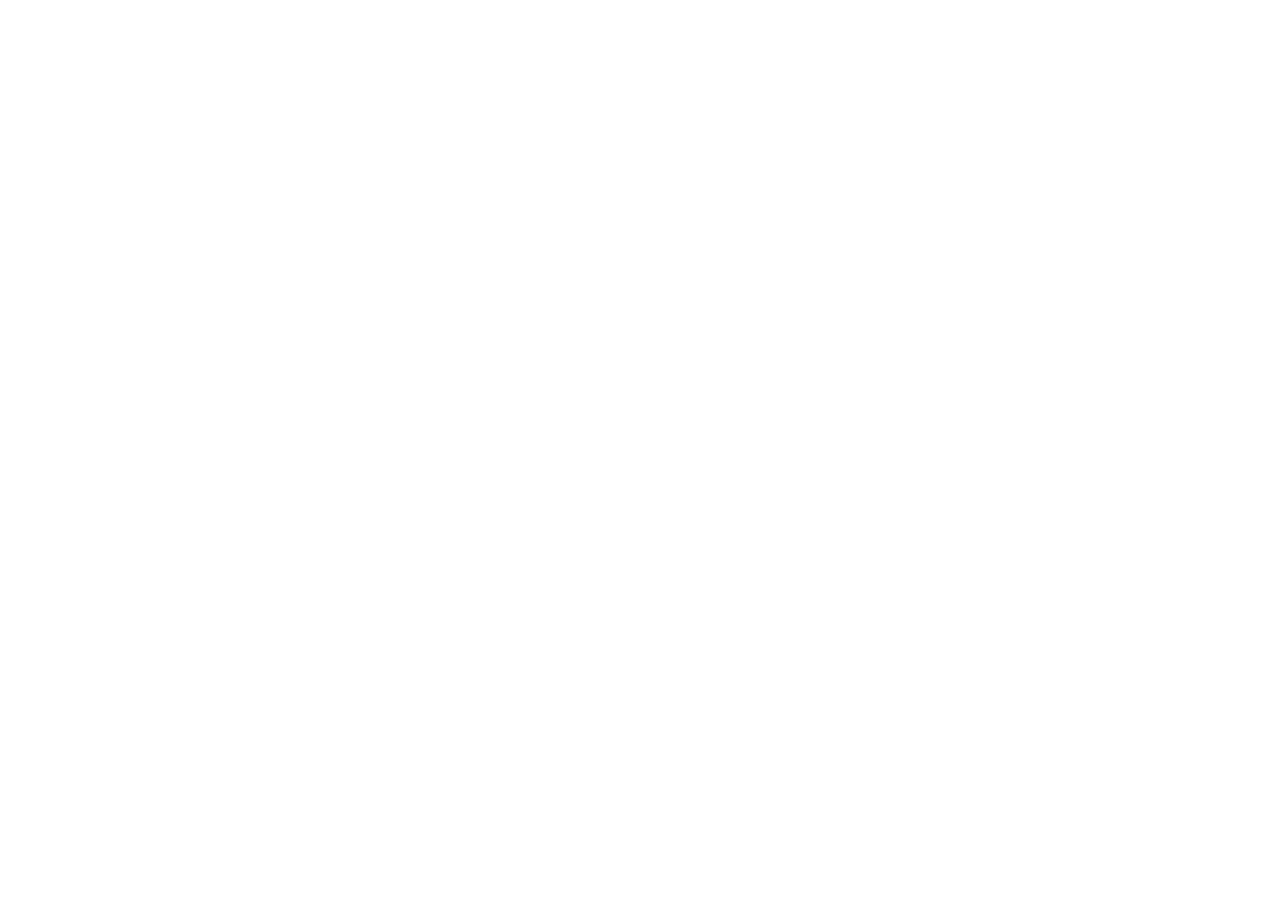
==== checklist.html @ 9d95acb7 "Initial project structure and core files Add main HTML pages (index, etapas, checklist, login, regis" ====
<!DOCTYPE html>
<html lang="en">
<head>
    <meta charset="UTF-8">
    <meta name="viewport" content="width=device-width, initial-scale=1.0">
    <title>Primer paso</title>
</head>
<body>
    
</body>
</html>
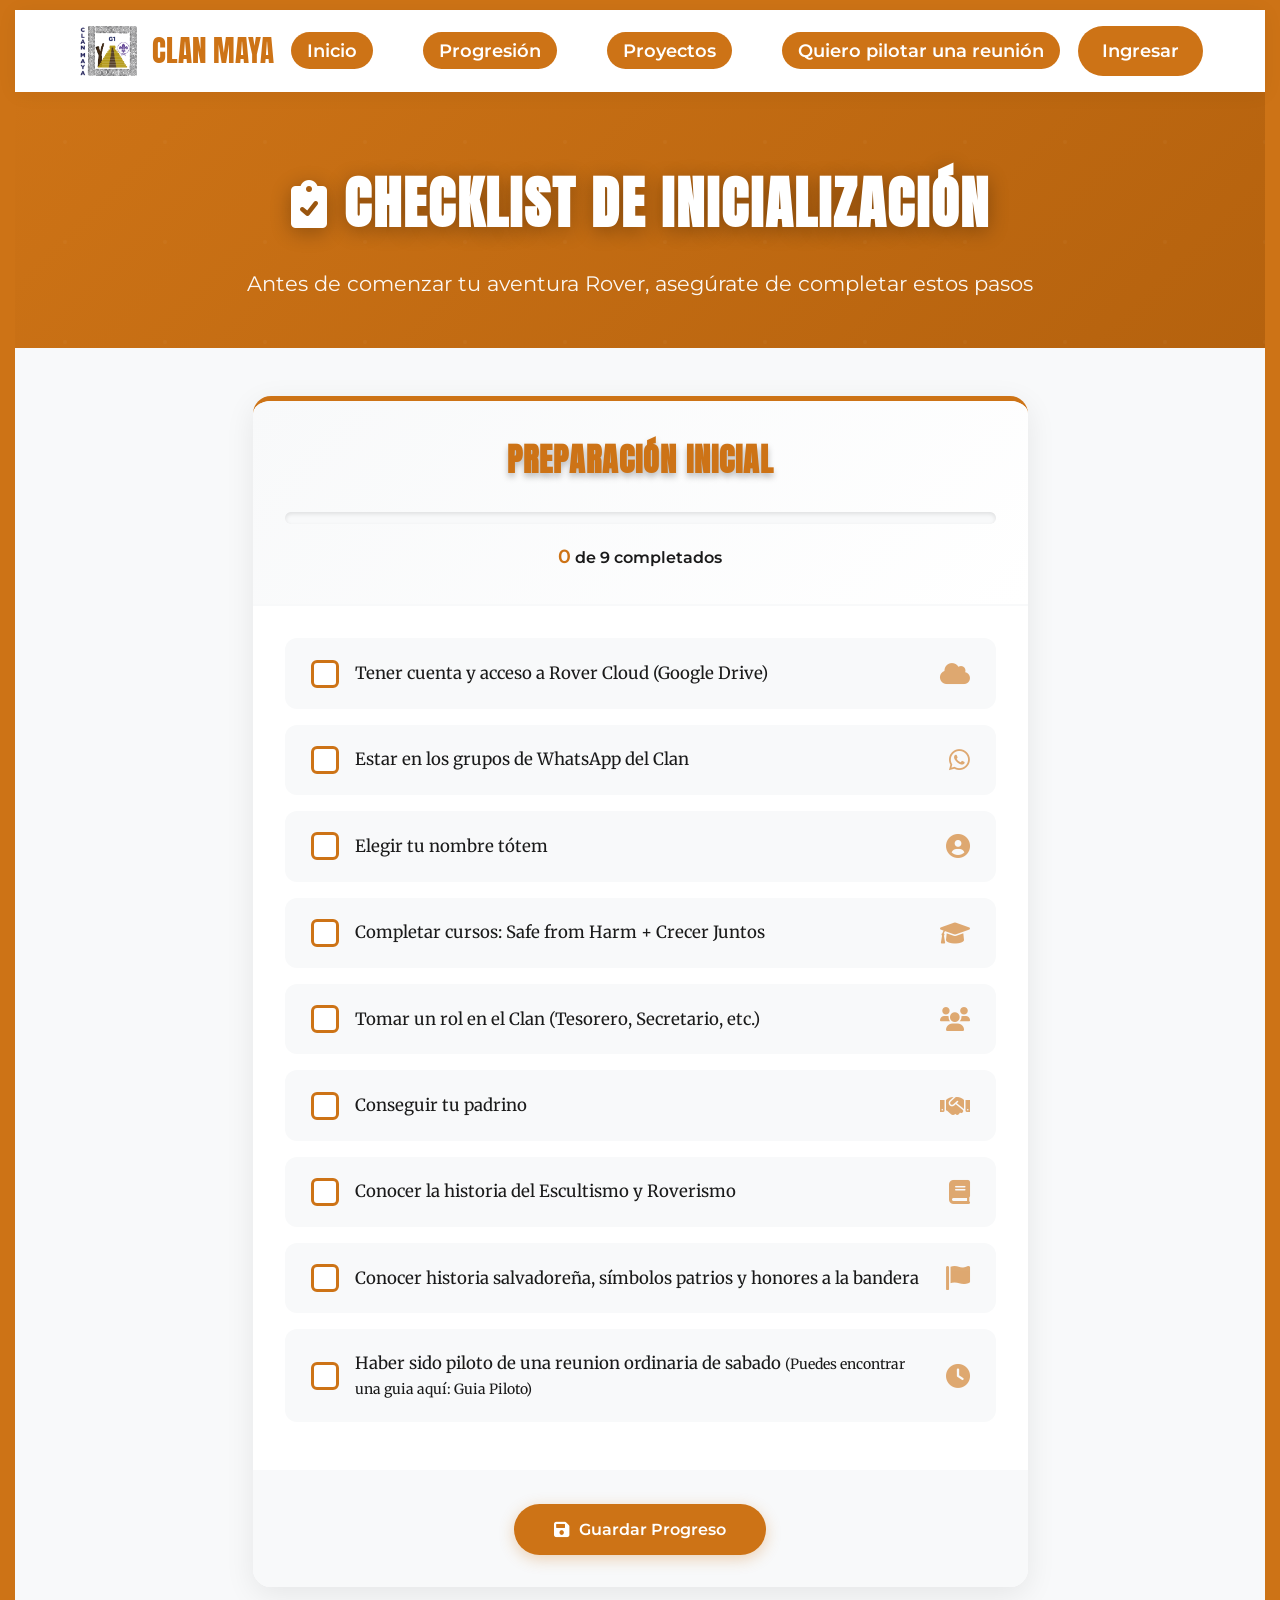
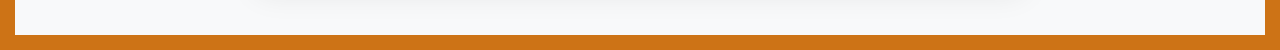
==== commit 1e330583: "Add checklist, pilot guide, and projects pages Introduces new HTML pages for checklist, pilot guide," ====
--- a/checklist.html
+++ b/checklist.html
@@ -1,11 +1,197 @@
 <!DOCTYPE html>
-<html lang="en">
+<html lang="es">
 <head>
     <meta charset="UTF-8">
     <meta name="viewport" content="width=device-width, initial-scale=1.0">
-    <title>Primer paso</title>
+    <title>Checklist - Inicialización | Clan Maya</title>
+    
+    <!-- Fonts -->
+    <link rel="preconnect" href="https://fonts.googleapis.com">
+    <link rel="preconnect" href="https://fonts.gstatic.com" crossorigin>
+    <link href="https://fonts.googleapis.com/css2?family=Anton&family=Merriweather:wght@300;400;700&family=Montserrat:wght@400;600;700&display=swap" rel="stylesheet">
+    
+    <!-- Font Awesome for icons -->
+    <link rel="stylesheet" href="https://cdnjs.cloudflare.com/ajax/libs/font-awesome/6.0.0/css/all.min.css">
+    
+    <!-- Stylesheets -->
+    <link rel="stylesheet" href="css/greca.css">
+    <link rel="stylesheet" href="css/nav.css">
+    <link rel="stylesheet" href="css/checklist.css">
 </head>
 <body>
-    
+    <nav class="navbar">
+        <div class="logo-area">
+            <img src="img/logo_clan-maya_rgb-trasparente.png" alt="Clan Maya">
+            <span class="brand-name">Clan Maya</span>
+        </div>
+        <ul class="nav-links">
+            <li><a href="index.html" class="nav-link">Inicio</a></li>
+            <li><a href="etapas.html" class="nav-link">Progresión</a></li>
+            <li><a href="proyectos.html" class="nav-link">Proyectos</a></li>
+            <li><a href="guia_piloto.html" class="nav-link">Quiero pilotar una reunión</a></li>
+        </ul>
+        <a href="login.html" class="btn-login">Ingresar</a>
+    </nav>
+
+    <!-- Hero Section -->
+    <section class="checklist-hero">
+        <div class="hero-content-checklist">
+            <h1 class="hero-title-checklist" id="checklist-h1">
+                <i class="fas fa-clipboard-check" ></i>
+                Checklist de Inicialización
+            </h1>
+            <p class="hero-subtitle-checklist">Antes de comenzar tu aventura Rover, asegúrate de completar estos pasos</p>
+        </div>
+    </section>
+
+    <!-- Checklist Container -->
+    <main class="checklist-container">
+        <div class="checklist-card">
+            <div class="checklist-header">
+                <h2>Preparación Inicial</h2>
+                <div class="progress-bar">
+                    <div class="progress-fill" id="progressFill"></div>
+                </div>
+                <p class="progress-text">
+                    <span id="completedCount">0</span> de <span id="totalCount">8</span> completados
+                </p>
+            </div>
+
+            <form class="checklist-form" id="checklistForm">
+                <div class="checklist-item">
+                    <input type="checkbox" id="item1" name="item1" class="checklist-checkbox">
+                    <label for="item1" class="checklist-label">
+                        <div class="check-icon">
+                            <i class="fas fa-check"></i>
+                        </div>
+                        <div class="check-content">
+                            <span class="check-text">Tener cuenta y acceso a Rover Cloud (Google Drive)</span>
+                            <i class="fas fa-cloud check-item-icon"></i>
+                        </div>
+                    </label>
+                </div>
+
+                <div class="checklist-item">
+                    <input type="checkbox" id="item2" name="item2" class="checklist-checkbox">
+                    <label for="item2" class="checklist-label">
+                        <div class="check-icon">
+                            <i class="fas fa-check"></i>
+                        </div>
+                        <div class="check-content">
+                            <span class="check-text">Estar en los grupos de WhatsApp del Clan</span>
+                            <i class="fab fa-whatsapp check-item-icon"></i>
+                        </div>
+                    </label>
+                </div>
+
+                <div class="checklist-item">
+                    <input type="checkbox" id="item3" name="item3" class="checklist-checkbox">
+                    <label for="item3" class="checklist-label">
+                        <div class="check-icon">
+                            <i class="fas fa-check"></i>
+                        </div>
+                        <div class="check-content">
+                            <span class="check-text">Elegir tu nombre tótem</span>
+                            <i class="fas fa-user-circle check-item-icon"></i>
+                        </div>
+                    </label>
+                </div>
+
+                <div class="checklist-item">
+                    <input type="checkbox" id="item4" name="item4" class="checklist-checkbox">
+                    <label for="item4" class="checklist-label">
+                        <div class="check-icon">
+                            <i class="fas fa-check"></i>
+                        </div>
+                        <div class="check-content">
+                            <span class="check-text">Completar cursos: Safe from Harm + Crecer Juntos</span>
+                            <i class="fas fa-graduation-cap check-item-icon"></i>
+                        </div>
+                    </label>
+                </div>
+
+                <div class="checklist-item">
+                    <input type="checkbox" id="item5" name="item5" class="checklist-checkbox">
+                    <label for="item5" class="checklist-label">
+                        <div class="check-icon">
+                            <i class="fas fa-check"></i>
+                        </div>
+                        <div class="check-content">
+                            <span class="check-text">Tomar un rol en el Clan (Tesorero, Secretario, etc.)</span>
+                            <i class="fas fa-users check-item-icon"></i>
+                        </div>
+                    </label>
+                </div>
+
+                <div class="checklist-item">
+                    <input type="checkbox" id="item6" name="item6" class="checklist-checkbox">
+                    <label for="item6" class="checklist-label">
+                        <div class="check-icon">
+                            <i class="fas fa-check"></i>
+                        </div>
+                        <div class="check-content">
+                            <span class="check-text">Conseguir tu padrino</span>
+                            <i class="fas fa-handshake check-item-icon"></i>
+                        </div>
+                    </label>
+                </div>
+
+                <div class="checklist-item">
+                    <input type="checkbox" id="item7" name="item7" class="checklist-checkbox">
+                    <label for="item7" class="checklist-label">
+                        <div class="check-icon">
+                            <i class="fas fa-check"></i>
+                        </div>
+                        <div class="check-content">
+                            <span class="check-text">Conocer la historia del Escultismo y Roverismo</span>
+                            <i class="fas fa-book check-item-icon"></i>
+                        </div>
+                    </label>
+                </div>
+
+                <div class="checklist-item">
+                    <input type="checkbox" id="item8" name="item8" class="checklist-checkbox">
+                    <label for="item8" class="checklist-label">
+                        <div class="check-icon">
+                            <i class="fas fa-check"></i>
+                        </div>
+                        <div class="check-content">
+                            <span class="check-text">Conocer historia salvadoreña, símbolos patrios y honores a la bandera</span>
+                            <i class="fas fa-flag check-item-icon"></i>
+                        </div>
+                    </label>
+                </div>
+
+                <div class="checklist-item">
+                    <input type="checkbox" id="item9" name="item9" class="checklist-checkbox">
+                    <label for="item9" class="checklist-label">
+                        <div class="check-icon">
+                            <i class="fas fa-check"></i>
+                        </div>
+                        <div class="check-content">
+                            <span class="check-text">Haber sido piloto de una reunion ordinaria de sabado
+                                <small>(Puedes encontrar una guia aquí: <a href="guia_piloto.html">Guia Piloto)</a></small>
+                            </span>
+                            <i class="fas fa-clock check-item-icon"></i>
+                        </div>
+                        
+                    </label>
+                </div>
+            </form>
+
+            <div class="checklist-footer">
+                <button type="button" class="btn-save" id="saveBtn">
+                    <i class="fas fa-save"></i>
+                    Guardar Progreso
+                </button>
+                <div class="completion-message" id="completionMessage">
+                    <i class="fas fa-trophy"></i>
+                    <span>¡Felicidades! Has completado todos los pasos iniciales</span>
+                </div>
+            </div>
+        </div>
+    </main>
+
+    <script src="js/checklist.js"></script>
 </body>
-</html>+</html>
--- a/css/greca.css
+++ b/css/greca.css
@@ -0,0 +1,68 @@
+/* css/greca.css */
+:root {
+    /* Colors */
+    --color-title: #CD7316;         /* Orange/Rust for titles and frames */
+    --color-fill: #d6c683;          /* Beige/Gold for input boxes */
+    --color-text: #000000;          /* Black text */
+    
+    /* Typography */
+    /* Using Merriweather as a fallback for ITC Benguiat */
+    --font-main: 'ITC Benguiat', 'Merriweather', serif; 
+    --font-accent: 'Anton', sans-serif;
+    
+    /* Sizes */
+    --size-title-main: 3.2rem;
+    --size-title-page: 4rem;
+    --size-body: 1.1rem;
+    --size-name: 1.75rem;
+}
+
+/* Global Reset */
+* {
+    box-sizing: border-box;
+    margin: 0;
+    padding: 0;
+}
+
+body {
+    font-family: var(--font-main);
+    color: var(--color-text);
+    font-size: var(--size-body);
+    background-color: #fff;
+    min-height: 100vh;
+    display: flex;
+    flex-direction: column;
+    
+    /* Simulating the "Patrón de marco" (Frame Pattern) */
+    border: 15px solid var(--color-title); 
+}
+
+h1, h2, h3 {
+    font-family: var(--font-main);
+    color: var(--color-title);
+    text-transform: uppercase;
+    letter-spacing: 1px;
+    /* "EFECTO: ELEVADO (LIFT)" */
+    text-shadow: 0px 4px 6px rgba(0, 0, 0, 0.25);
+}
+
+h1 {
+    font-size: var(--size-title-main);
+    margin-bottom: 0.5rem;
+}
+
+h2 {
+    font-size: 2.5rem;
+    margin-bottom: 1.5rem;
+    text-align: center;
+}
+
+a {
+    text-decoration: none;
+    color: var(--color-text);
+    transition: color 0.3s ease;
+}
+
+a:hover {
+    color: var(--color-title);
+}
--- a/css/nav.css
+++ b/css/nav.css
@@ -0,0 +1,96 @@
+/* css/modern_style.css */
+
+/* --- VARIABLES CSS --- */
+:root {
+    --primary: #CD7316;         /* Naranja Clan Maya */
+    --secondary: #d6c683;       /* Beige/Dorado */
+    --dark: #1a1a1a;            /* Negro moderno */
+    --light: #f8f9fa;           /* Fondo claro */
+    --white: #ffffff;
+    
+    /* Tipografías */
+    --font-heading: 'Anton', sans-serif;
+    --font-body: 'Merriweather', serif;
+    --font-ui: 'Montserrat', sans-serif; /* Para UI elements */
+    
+    /* Efectos */
+    --radius-card: 20px;
+    --radius-btn: 50px;
+    --shadow: 0 10px 30px rgba(0,0,0,0.08);
+    --shadow-hover: 0 15px 40px rgba(205, 115, 22, 0.2);
+}
+
+/* --- BASE --- */
+* { box-sizing: border-box; margin: 0; padding: 0; }
+
+body {
+    font-family: var(--font-body);
+    color: var(--dark);
+    background-color: var(--light);
+    line-height: 1.7;
+    border-top: 10px solid var(--primary); /* Toque de color superior */
+}
+
+a { text-decoration: none; color: inherit; transition: all 0.3s ease; }
+ul { list-style: none; }
+
+/* --- NAV --- */
+.navbar {
+    background: rgba(255, 255, 255, 0.95);
+    backdrop-filter: blur(10px);
+    padding: 1rem 5%;
+    position: sticky;
+    top: 0;
+    z-index: 1000;
+    display: flex;
+    justify-content: space-between;
+    align-items: center;
+    box-shadow: 0 2px 20px rgba(0,0,0,0.05);
+}
+
+.logo-area { display: flex; align-items: center; gap: 15px; }
+.logo-area img { height: 50px; }
+
+.brand-name {
+    font-family: var(--font-heading);
+    font-size: 1.8rem;
+    color: var(--primary);
+    text-transform: uppercase;
+}
+
+.nav-links { display: flex; gap: 50px; align-items: center; justify-content: space-evenly; }
+
+
+
+
+
+.nav-link {
+    font-family: var(--font-ui);
+    font-weight: 600;
+    color: var(--white);
+    background-color: var(--primary);
+    padding: 0.5rem 1rem;
+    border-radius: var(--radius-btn);
+    position: relative;
+}
+
+.nav-link:hover { 
+    background: #b5620e;
+    box-shadow: 0 5px 15px rgba(205, 115, 22, 0.3);
+    transform: translateY(-2px);
+}
+
+.btn-login {
+    background: var(--primary);
+    color: white;
+    padding: 0.6rem 1.5rem;
+    border-radius: var(--radius-btn);
+    font-family: var(--font-ui);
+    font-weight: 600;
+}
+
+.btn-login:hover {
+    background: #b5620e;
+    transform: translateY(-2px);
+    box-shadow: 0 5px 15px rgba(205, 115, 22, 0.3);
+}
--- a/css/checklist.css
+++ b/css/checklist.css
@@ -0,0 +1,435 @@
+/* css/checklist.css - Modern Checklist UI */
+
+:root {
+    --primary: #CD7316;
+    --secondary: #d6c683;
+    --dark: #1a1a1a;
+    --light: #f8f9fa;
+    --white: #ffffff;
+    --success: #28a745;
+    --font-heading: 'Anton', sans-serif;
+    --font-body: 'Merriweather', serif;
+    --font-ui: 'Montserrat', sans-serif;
+    --radius-card: 18px;
+    --shadow: 0 8px 30px rgba(0,0,0,0.08);
+}
+
+/* --- HERO SECTION --- */
+.checklist-hero {
+    background: linear-gradient(135deg, var(--primary) 0%, #b5620e 100%);
+    padding: 4rem 5% 3rem;
+    text-align: center;
+    color: white;
+    position: relative;
+    overflow: hidden;
+}
+
+.checklist-hero::before {
+    content: '';
+    position: absolute;
+    top: 0;
+    left: 0;
+    right: 0;
+    bottom: 0;
+    background: url('data:image/svg+xml,<svg width="100" height="100" xmlns="http://www.w3.org/2000/svg"><circle cx="50" cy="50" r="2" fill="rgba(255,255,255,0.1)"/></svg>');
+    opacity: 0.3;
+}
+
+.hero-content-checklist {
+    position: relative;
+    z-index: 1;
+    max-width: 800px;
+    margin: 0 auto;
+}
+
+.hero-title-checklist {
+    font-family: var(--font-heading);
+    font-size: 3.5rem;
+    text-transform: uppercase;
+    margin-bottom: 1rem;
+    text-shadow: 0 4px 20px rgba(0,0,0,0.3);
+    letter-spacing: 2px;
+    display: flex;
+    align-items: center;
+    justify-content: center;
+    gap: 15px;
+    flex-wrap: wrap;
+}
+
+.hero-title-checklist i {
+    font-size: 3rem;
+}
+
+#checklist-h1 {
+    color: var(--white);
+}
+
+.hero-subtitle-checklist {
+    font-family: var(--font-ui);
+    font-size: 1.3rem;
+    opacity: 0.95;
+    line-height: 1.6;
+}
+
+/* --- CHECKLIST CONTAINER --- */
+.checklist-container {
+    padding: 3rem 5%;
+    max-width: 900px;
+    margin: 0 auto;
+}
+
+.checklist-card {
+    background: var(--white);
+    border-radius: var(--radius-card);
+    box-shadow: var(--shadow);
+    overflow: hidden;
+    border-top: 5px solid var(--primary);
+}
+
+/* --- CHECKLIST HEADER --- */
+.checklist-header {
+    background: linear-gradient(135deg, var(--light) 0%, var(--white) 100%);
+    padding: 2rem;
+    border-bottom: 2px solid var(--light);
+}
+
+.checklist-header h2 {
+    font-family: var(--font-heading);
+    font-size: 2rem;
+    color: var(--primary);
+    text-transform: uppercase;
+    margin-bottom: 1.5rem;
+    text-align: center;
+}
+
+.progress-bar {
+    width: 100%;
+    height: 12px;
+    background: var(--light);
+    border-radius: 50px;
+    overflow: hidden;
+    margin-bottom: 1rem;
+    box-shadow: inset 0 2px 4px rgba(0,0,0,0.1);
+}
+
+.progress-fill {
+    height: 100%;
+    background: linear-gradient(90deg, var(--primary) 0%, var(--secondary) 100%);
+    border-radius: 50px;
+    transition: width 0.5s ease;
+    width: 0%;
+    box-shadow: 0 2px 8px rgba(205, 115, 22, 0.4);
+}
+
+.progress-text {
+    text-align: center;
+    font-family: var(--font-ui);
+    font-weight: 600;
+    color: var(--dark);
+    font-size: 1rem;
+}
+
+.progress-text span:first-child {
+    color: var(--primary);
+    font-size: 1.2rem;
+}
+
+/* --- CHECKLIST FORM --- */
+.checklist-form {
+    padding: 2rem;
+}
+
+.checklist-item {
+    margin-bottom: 1rem;
+}
+
+.checklist-checkbox {
+    display: none;
+}
+
+.checklist-label {
+    display: flex;
+    align-items: center;
+    gap: 1rem;
+    padding: 1.2rem 1.5rem;
+    background: var(--light);
+    border-radius: 12px;
+    cursor: pointer;
+    transition: all 0.3s ease;
+    border: 2px solid transparent;
+    position: relative;
+    overflow: hidden;
+}
+
+.checklist-label::before {
+    content: '';
+    position: absolute;
+    top: 0;
+    left: -100%;
+    width: 100%;
+    height: 100%;
+    background: linear-gradient(90deg, transparent, rgba(255,255,255,0.3), transparent);
+    transition: left 0.5s ease;
+}
+
+.checklist-label:hover {
+    transform: translateX(5px);
+    border-color: var(--secondary);
+    box-shadow: 0 4px 12px rgba(0,0,0,0.1);
+}
+
+.checklist-label:hover::before {
+    left: 100%;
+}
+
+.check-icon {
+    width: 28px;
+    height: 28px;
+    border: 3px solid var(--primary);
+    border-radius: 6px;
+    display: flex;
+    align-items: center;
+    justify-content: center;
+    flex-shrink: 0;
+    transition: all 0.3s ease;
+    background: var(--white);
+}
+
+.check-icon i {
+    color: var(--white);
+    font-size: 0.9rem;
+    opacity: 0;
+    transform: scale(0);
+    transition: all 0.3s ease;
+}
+
+.check-content {
+    flex: 1;
+    display: flex;
+    align-items: center;
+    justify-content: space-between;
+    gap: 1rem;
+    min-width: 0;
+}
+
+.check-text {
+    font-family: var(--font-body);
+    font-size: 1.05rem;
+    color: var(--dark);
+    line-height: 1.5;
+    word-wrap: break-word;
+    overflow-wrap: break-word;
+    flex: 1;
+}
+
+.check-item-icon {
+    color: var(--primary);
+    font-size: 1.5rem;
+    opacity: 0.6;
+    flex-shrink: 0;
+    transition: all 0.3s ease;
+}
+
+.checklist-label:hover .check-item-icon {
+    opacity: 1;
+    transform: scale(1.1);
+}
+
+/* Checked State */
+.checklist-checkbox:checked + .checklist-label {
+    background: linear-gradient(135deg, rgba(205, 115, 22, 0.1) 0%, rgba(214, 198, 131, 0.1) 100%);
+    border-color: var(--success);
+}
+
+.checklist-checkbox:checked + .checklist-label .check-icon {
+    background: var(--success);
+    border-color: var(--success);
+    transform: scale(1.1);
+}
+
+.checklist-checkbox:checked + .checklist-label .check-icon i {
+    opacity: 1;
+    transform: scale(1);
+}
+
+.checklist-checkbox:checked + .checklist-label .check-text {
+    color: var(--dark);
+    text-decoration: none;
+    position: relative;
+}
+
+.checklist-checkbox:checked + .checklist-label .check-text::after {
+    content: '';
+    position: absolute;
+    left: 0;
+    top: 50%;
+    width: 100%;
+    height: 2px;
+    background: var(--success);
+    animation: strikeThrough 0.3s ease;
+}
+
+@keyframes strikeThrough {
+    from {
+        width: 0;
+    }
+    to {
+        width: 100%;
+    }
+}
+
+.checklist-checkbox:checked + .checklist-label .check-item-icon {
+    color: var(--success);
+    opacity: 1;
+}
+
+/* --- CHECKLIST FOOTER --- */
+.checklist-footer {
+    padding: 2rem;
+    background: var(--light);
+    border-top: 2px solid var(--light);
+    text-align: center;
+}
+
+.btn-save {
+    background: var(--primary);
+    color: white;
+    border: none;
+    padding: 1rem 2.5rem;
+    border-radius: 50px;
+    font-family: var(--font-ui);
+    font-weight: 600;
+    font-size: 1rem;
+    cursor: pointer;
+    transition: all 0.3s ease;
+    display: inline-flex;
+    align-items: center;
+    gap: 10px;
+    box-shadow: 0 4px 15px rgba(205, 115, 22, 0.3);
+}
+
+.btn-save:hover {
+    background: #b5620e;
+    transform: translateY(-2px);
+    box-shadow: 0 6px 20px rgba(205, 115, 22, 0.4);
+}
+
+.btn-save:active {
+    transform: translateY(0);
+}
+
+.btn-save i {
+    font-size: 1.1rem;
+}
+
+.completion-message {
+    display: none;
+    align-items: center;
+    justify-content: center;
+    gap: 12px;
+    margin-top: 1.5rem;
+    padding: 1.2rem;
+    background: linear-gradient(135deg, var(--success) 0%, #20c997 100%);
+    color: white;
+    border-radius: 12px;
+    font-family: var(--font-ui);
+    font-weight: 600;
+    font-size: 1.1rem;
+    animation: slideIn 0.5s ease;
+}
+
+.completion-message.show {
+    display: flex;
+}
+
+.completion-message i {
+    font-size: 1.5rem;
+    animation: bounce 1s infinite;
+}
+
+@keyframes slideIn {
+    from {
+        opacity: 0;
+        transform: translateY(-20px);
+    }
+    to {
+        opacity: 1;
+        transform: translateY(0);
+    }
+}
+
+@keyframes bounce {
+    0%, 100% {
+        transform: translateY(0);
+    }
+    50% {
+        transform: translateY(-5px);
+    }
+}
+
+/* --- RESPONSIVE --- */
+@media (max-width: 768px) {
+    .hero-title-checklist {
+        font-size: 2.5rem;
+    }
+    
+    .hero-title-checklist i {
+        font-size: 2rem;
+    }
+    
+    .hero-subtitle-checklist {
+        font-size: 1.1rem;
+    }
+    
+    .checklist-container {
+        padding: 2rem 3%;
+    }
+    
+    .checklist-header {
+        padding: 1.5rem;
+    }
+    
+    .checklist-header h2 {
+        font-size: 1.6rem;
+    }
+    
+    .checklist-form {
+        padding: 1.5rem;
+    }
+    
+    .checklist-label {
+        padding: 1rem 1.2rem;
+    }
+    
+    .check-text {
+        font-size: 0.95rem;
+    }
+    
+    .check-item-icon {
+        font-size: 1.3rem;
+    }
+}
+
+@media (max-width: 640px) {
+    .hero-title-checklist {
+        font-size: 2rem;
+        flex-direction: column;
+        gap: 10px;
+    }
+    
+    .check-content {
+        flex-direction: column;
+        align-items: flex-start;
+        gap: 0.5rem;
+    }
+    
+    .check-item-icon {
+        align-self: flex-end;
+    }
+    
+    .btn-save {
+        width: 100%;
+        justify-content: center;
+    }
+}
+
